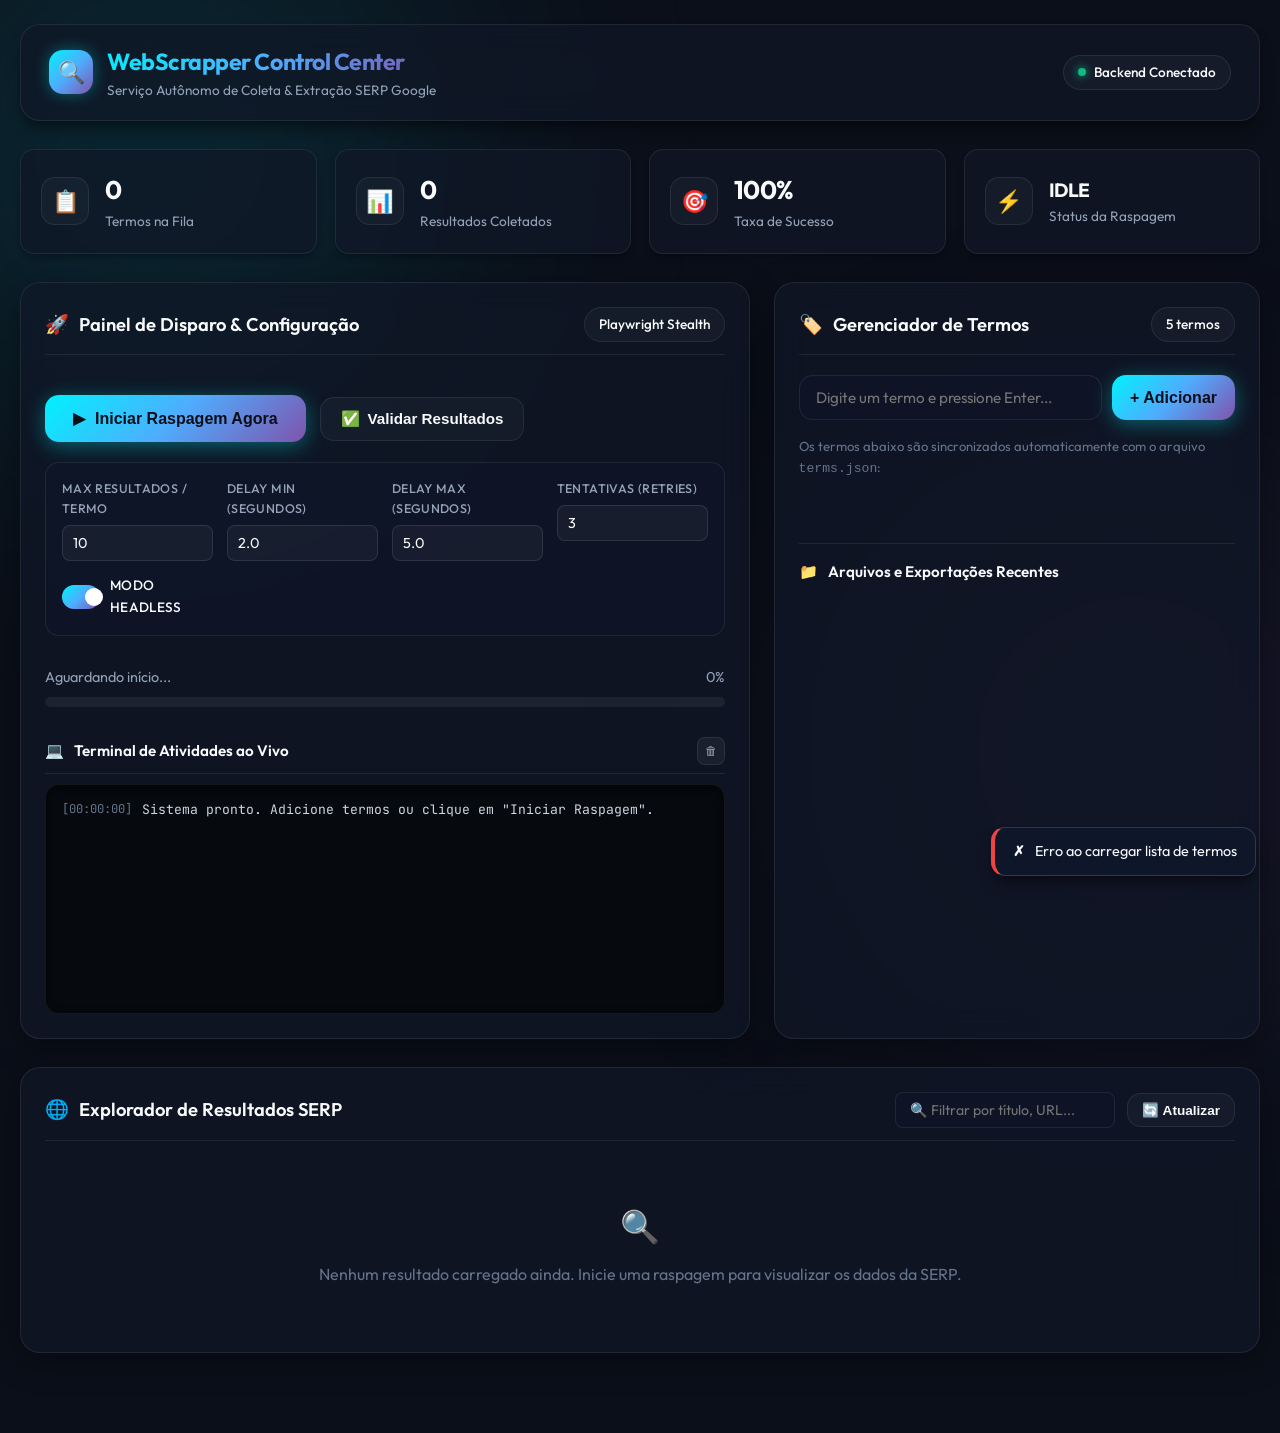
==== src/static/index.html @ 167a4fdd "feat(web): add modern glassmorphic web dashboard with FastAPI server and full backend activation" ====
<!DOCTYPE html>
<html lang="pt-BR">
<head>
  <meta charset="UTF-8">
  <meta name="viewport" content="width=device-width, initial-scale=1.0">
  <title>WebScrapper — Painel de Controle e Automação de Busca Google</title>
  <meta name="description" content="Interface web moderna para scraping automatizado de resultados orgânicos do Google com Playwright stealth, validação em tempo real e exportação de dados.">
  
  <!-- Google Fonts: Outfit & JetBrains Mono -->
  <link rel="preconnect" href="https://fonts.googleapis.com">
  <link rel="preconnect" href="https://fonts.gstatic.com" crossorigin>
  <link href="https://fonts.googleapis.com/css2?family=JetBrains+Mono:wght@400;500;600&family=Outfit:wght@300;400;500;600;700&display=swap" rel="stylesheet">
  
  <!-- CSS Stylesheet -->
  <link rel="stylesheet" href="css/style.css">
</head>
<body>

  <div class="app-container">
    
    <!-- Top Header -->
    <header class="app-header">
      <div class="brand">
        <div class="brand-icon">🔍</div>
        <div class="brand-info">
          <h1>WebScrapper Control Center</h1>
          <p>Serviço Autônomo de Coleta & Extração SERP Google</p>
        </div>
      </div>
      
      <div class="header-status">
        <div class="status-badge" id="system-status-badge">
          <span class="status-dot" id="system-status-dot"></span>
          <span id="system-status-text">Backend Conectado</span>
        </div>
      </div>
    </header>

    <!-- Metrics Stats Row -->
    <section class="stats-grid" aria-label="Métricas Principais">
      <div class="stat-card" id="stat-card-terms">
        <div class="stat-icon-wrapper" style="color: var(--primary);">📋</div>
        <div>
          <div class="stat-value" id="stat-total-terms">0</div>
          <div class="stat-label">Termos na Fila</div>
        </div>
      </div>

      <div class="stat-card" id="stat-card-results">
        <div class="stat-icon-wrapper" style="color: var(--secondary);">📊</div>
        <div>
          <div class="stat-value" id="stat-total-results">0</div>
          <div class="stat-label">Resultados Coletados</div>
        </div>
      </div>

      <div class="stat-card" id="stat-card-rate">
        <div class="stat-icon-wrapper" style="color: var(--success);">🎯</div>
        <div>
          <div class="stat-value" id="stat-success-rate">100%</div>
          <div class="stat-label">Taxa de Sucesso</div>
        </div>
      </div>

      <div class="stat-card" id="stat-card-state">
        <div class="stat-icon-wrapper" style="color: var(--accent-violet);">⚡</div>
        <div>
          <div class="stat-value" id="stat-current-state" style="font-size: 1.2rem; text-transform: uppercase;">IDLE</div>
          <div class="stat-label">Status da Raspagem</div>
        </div>
      </div>
    </section>

    <!-- Main Dashboard Grid -->
    <main class="dashboard-grid">
      
      <!-- Left Column: Control Center & Activity -->
      <section class="glass-card control-hero" id="section-control-center">
        <div class="card-header">
          <h2 class="card-title">
            <span class="card-title-icon">🚀</span>
            <span>Painel de Disparo & Configuração</span>
          </h2>
          <span class="status-badge" id="badge-engine-type">Playwright Stealth</span>
        </div>

        <div class="control-actions">
          <button id="btn-start-scrape" class="btn-primary">
            <span>▶</span>
            <span>Iniciar Raspagem Agora</span>
          </button>

          <button id="btn-stop-scrape" class="btn-danger" style="display: none;">
            <span>⏹</span>
            <span>Parar Coleta</span>
          </button>

          <button id="btn-validate-now" class="btn-secondary">
            <span>✅</span>
            <span>Validar Resultados</span>
          </button>
        </div>

        <!-- Quick Settings Grid -->
        <div class="config-grid">
          <div class="config-item">
            <label for="cfg-max-results">Max Resultados / Termo</label>
            <input type="number" id="cfg-max-results" min="1" max="10" value="10">
          </div>

          <div class="config-item">
            <label for="cfg-delay-min">Delay Min (segundos)</label>
            <input type="number" id="cfg-delay-min" min="0" step="0.5" value="2.0">
          </div>

          <div class="config-item">
            <label for="cfg-delay-max">Delay Max (segundos)</label>
            <input type="number" id="cfg-delay-max" min="0" step="0.5" value="5.0">
          </div>

          <div class="config-item">
            <label for="cfg-max-retries">Tentativas (Retries)</label>
            <input type="number" id="cfg-max-retries" min="1" max="5" value="3">
          </div>

          <div class="config-item" style="justify-content: flex-end;">
            <label class="toggle-wrapper" for="cfg-headless">
              <span class="switch">
                <input type="checkbox" id="cfg-headless" checked>
                <span class="slider"></span>
              </span>
              <span style="font-size: 0.85rem; color: var(--text-main); font-weight: 500;">Modo Headless</span>
            </label>
          </div>
        </div>

        <!-- Real-time Progress Section -->
        <div class="progress-box" id="progress-container">
          <div class="progress-header">
            <span id="progress-label">Aguardando início...</span>
            <span id="progress-percentage-text">0%</span>
          </div>
          <div class="progress-bar-bg">
            <div class="progress-bar-fill" id="progress-bar-fill"></div>
          </div>
        </div>

        <!-- Live Activity Terminal -->
        <div style="margin-top: 10px;">
          <div class="card-header" style="padding-bottom: 8px; margin-bottom: 10px;">
            <h3 class="card-title" style="font-size: 0.95rem;">
              <span>💻</span>
              <span>Terminal de Atividades ao Vivo</span>
            </h3>
            <button id="btn-clear-logs" class="btn-icon" title="Limpar logs" style="width: 28px; height: 28px; font-size: 12px;">🗑</button>
          </div>
          <div class="terminal-box" id="activity-terminal" role="log" aria-live="polite">
            <div class="log-entry">
              <span class="log-time">[00:00:00]</span>
              <span class="log-msg-info">Sistema pronto. Adicione termos ou clique em "Iniciar Raspagem".</span>
            </div>
          </div>
        </div>
      </section>

      <!-- Right Column: Term Manager -->
      <section class="glass-card" id="section-terms-manager">
        <div class="card-header">
          <h2 class="card-title">
            <span class="card-title-icon">🏷️</span>
            <span>Gerenciador de Termos</span>
          </h2>
          <span class="status-badge" id="terms-counter-badge">5 termos</span>
        </div>

        <div class="terms-container">
          <form id="form-add-term" class="terms-input-group" onsubmit="return false;">
            <input 
              type="text" 
              id="input-new-term" 
              class="term-input" 
              placeholder="Digite um termo e pressione Enter..."
              autocomplete="off"
            >
            <button type="submit" id="btn-add-term" class="btn-primary" style="padding: 12px 18px;">
              <span>+ Adicionar</span>
            </button>
          </form>

          <p style="font-size: 0.82rem; color: var(--text-dim);">
            Os termos abaixo são sincronizados automaticamente com o arquivo <code>terms.json</code>:
          </p>

          <div class="terms-chips-area" id="terms-chips-area">
            <!-- Dynamic Chips Injected by JS -->
          </div>

          <!-- History & Available Downloads -->
          <div style="margin-top: 20px; border-top: 1px solid var(--border-subtle); padding-top: 16px;">
            <h3 class="card-title" style="font-size: 0.95rem; margin-bottom: 12px;">
              <span>📁</span>
              <span>Arquivos e Exportações Recentes</span>
            </h3>
            <div id="results-file-list" style="display: flex; flex-direction: column; gap: 8px; max-height: 150px; overflow-y: auto;">
              <!-- Dynamic file downloads list -->
            </div>
          </div>
        </div>
      </section>

    </main>

    <!-- SERP Results Explorer Section -->
    <section class="glass-card" id="section-results-explorer" style="margin-top: 28px;">
      <div class="card-header">
        <h2 class="card-title">
          <span class="card-title-icon">🌐</span>
          <span>Explorador de Resultados SERP</span>
        </h2>
        
        <div class="results-header-actions">
          <input 
            type="search" 
            id="input-filter-results" 
            class="filter-input" 
            placeholder="🔍 Filtrar por título, URL..."
          >
          <button id="btn-refresh-results" class="btn-secondary" style="padding: 8px 14px; font-size: 0.85rem;">
            <span>🔄 Atualizar</span>
          </button>
        </div>
      </div>

      <div id="results-view-container">
        <div class="results-list" id="results-cards-list">
          <div style="text-align: center; padding: 40px; color: var(--text-dim);">
            <div style="font-size: 32px; margin-bottom: 10px;">🔍</div>
            <p>Nenhum resultado carregado ainda. Inicie uma raspagem para visualizar os dados da SERP.</p>
          </div>
        </div>
      </div>
    </section>

    <!-- Data Quality & Validation Details Panel -->
    <section class="glass-card validation-card" id="section-validation-panel" style="display: none; margin-top: 28px;">
      <div class="card-header">
        <h2 class="card-title">
          <span class="card-title-icon">🛡️</span>
          <span>Relatório de Validação & Integridade de Dados</span>
        </h2>
        <span id="validation-health-badge" class="status-badge">Validado</span>
      </div>
      <div id="validation-details-content">
        <!-- Injected by JS -->
      </div>
    </section>

  </div>

  <!-- Toast Notification System -->
  <div id="toast-container" aria-live="assertive"></div>

  <!-- Application Logic -->
  <script src="js/app.js"></script>
</body>
</html>
---- src/static/css/style.css ----
/* ==========================================================================
   WebScrapper — Modern Glassmorphic Dark Design System
   ========================================================================== */

:root {
  /* Color Palette - HSL Tailored */
  --bg-primary: #0b0f19;
  --bg-secondary: #111827;
  --bg-card: rgba(17, 24, 39, 0.7);
  --bg-card-hover: rgba(31, 41, 55, 0.8);
  --bg-input: rgba(15, 23, 42, 0.6);
  --bg-glass: rgba(255, 255, 255, 0.03);
  
  /* Brand Accents */
  --primary: #00f2fe;
  --primary-glow: rgba(0, 242, 254, 0.35);
  --secondary: #4facfe;
  --accent-purple: #8a2be2;
  --accent-violet: #7f53ac;
  --accent-gradient: linear-gradient(135deg, #00f2fe 0%, #4facfe 50%, #7f53ac 100%);
  --accent-gradient-hover: linear-gradient(135deg, #38f9d7 0%, #43e97b 100%);
  
  /* Status Colors */
  --success: #10b981;
  --success-glow: rgba(16, 185, 129, 0.25);
  --warning: #f59e0b;
  --warning-glow: rgba(245, 158, 11, 0.25);
  --error: #ef4444;
  --error-glow: rgba(239, 68, 68, 0.25);
  --info: #3b82f6;

  /* Typography Colors */
  --text-main: #f8fafc;
  --text-muted: #94a3b8;
  --text-dim: #64748b;
  
  /* Borders & Shadows */
  --border-subtle: rgba(255, 255, 255, 0.08);
  --border-focus: rgba(0, 242, 254, 0.5);
  --glass-border: 1px solid rgba(255, 255, 255, 0.08);
  --shadow-sm: 0 4px 6px -1px rgba(0, 0, 0, 0.3);
  --shadow-md: 0 10px 15px -3px rgba(0, 0, 0, 0.4), 0 4px 6px -2px rgba(0, 0, 0, 0.2);
  --shadow-glow: 0 0 25px var(--primary-glow);
  --shadow-card: 0 8px 32px 0 rgba(0, 0, 0, 0.37);

  /* Layout & Sizing */
  --radius-sm: 8px;
  --radius-md: 14px;
  --radius-lg: 20px;
  --radius-full: 9999px;
  --transition-fast: 0.2s cubic-bezier(0.4, 0, 0.2, 1);
  --transition-normal: 0.3s cubic-bezier(0.4, 0, 0.2, 1);
}

/* Reset & Base Setup */
*, *::before, *::after {
  box-sizing: border-box;
  margin: 0;
  padding: 0;
}

html {
  scroll-behavior: smooth;
  color-scheme: dark;
}

body {
  font-family: 'Outfit', -apple-system, BlinkMacSystemFont, "Segoe UI", Roboto, sans-serif;
  background-color: var(--bg-primary);
  color: var(--text-main);
  min-height: 100vh;
  line-height: 1.6;
  overflow-x: hidden;
  position: relative;
}

/* Background Ambient Glow */
body::before, body::after {
  content: '';
  position: fixed;
  width: 600px;
  height: 600px;
  border-radius: 50%;
  pointer-events: none;
  z-index: -1;
  filter: blur(140px);
  opacity: 0.2;
}

body::before {
  top: -150px;
  left: -150px;
  background: radial-gradient(circle, var(--primary), transparent);
}

body::after {
  bottom: -150px;
  right: -150px;
  background: radial-gradient(circle, var(--accent-violet), transparent);
}

/* Container */
.app-container {
  max-width: 1380px;
  margin: 0 auto;
  padding: 24px 20px 80px 20px;
}

/* Header & Navigation */
.app-header {
  display: flex;
  justify-content: space-between;
  align-items: center;
  padding: 18px 28px;
  margin-bottom: 28px;
  background: var(--bg-card);
  backdrop-filter: blur(16px);
  -webkit-backdrop-filter: blur(16px);
  border: var(--glass-border);
  border-radius: var(--radius-lg);
  box-shadow: var(--shadow-md);
}

.brand {
  display: flex;
  align-items: center;
  gap: 14px;
}

.brand-icon {
  width: 44px;
  height: 44px;
  border-radius: var(--radius-md);
  background: var(--accent-gradient);
  display: flex;
  align-items: center;
  justify-content: center;
  font-size: 22px;
  box-shadow: 0 0 15px var(--primary-glow);
}

.brand-info h1 {
  font-size: 1.45rem;
  font-weight: 700;
  letter-spacing: -0.02em;
  background: var(--accent-gradient);
  -webkit-background-clip: text;
  -webkit-text-fill-color: transparent;
}

.brand-info p {
  font-size: 0.85rem;
  color: var(--text-muted);
}

.header-status {
  display: flex;
  align-items: center;
  gap: 16px;
}

.status-badge {
  display: inline-flex;
  align-items: center;
  gap: 8px;
  padding: 6px 14px;
  background: var(--bg-glass);
  border: var(--glass-border);
  border-radius: var(--radius-full);
  font-size: 0.85rem;
  font-weight: 500;
}

.status-dot {
  width: 8px;
  height: 8px;
  border-radius: 50%;
  background: var(--success);
  box-shadow: 0 0 8px var(--success);
}

.status-dot.running {
  background: var(--primary);
  box-shadow: 0 0 10px var(--primary);
  animation: pulseDot 1.4s infinite;
}

@keyframes pulseDot {
  0%, 100% { opacity: 1; transform: scale(1); }
  50% { opacity: 0.4; transform: scale(1.3); }
}

/* Grid Layout */
.dashboard-grid {
  display: grid;
  grid-template-columns: 1.2fr 0.8fr;
  gap: 24px;
  margin-bottom: 28px;
}

@media (max-width: 1024px) {
  .dashboard-grid {
    grid-template-columns: 1fr;
  }
}

/* Card Base */
.glass-card {
  background: var(--bg-card);
  backdrop-filter: blur(16px);
  -webkit-backdrop-filter: blur(16px);
  border: var(--glass-border);
  border-radius: var(--radius-lg);
  padding: 24px;
  box-shadow: var(--shadow-card);
  transition: transform var(--transition-fast), border-color var(--transition-fast);
}

.glass-card:hover {
  border-color: rgba(255, 255, 255, 0.14);
}

.card-header {
  display: flex;
  justify-content: space-between;
  align-items: center;
  margin-bottom: 20px;
  padding-bottom: 12px;
  border-bottom: 1px solid var(--border-subtle);
}

.card-title {
  display: flex;
  align-items: center;
  gap: 10px;
  font-size: 1.15rem;
  font-weight: 600;
  color: var(--text-main);
}

.card-title-icon {
  font-size: 1.2rem;
}

/* Hero Control Center */
.control-hero {
  display: flex;
  flex-direction: column;
  gap: 20px;
}

.control-actions {
  display: flex;
  gap: 14px;
  align-items: center;
  flex-wrap: wrap;
}

.btn-primary {
  display: inline-flex;
  align-items: center;
  justify-content: center;
  gap: 10px;
  padding: 14px 28px;
  background: var(--accent-gradient);
  color: #0b0f19;
  font-weight: 700;
  font-size: 1rem;
  border: none;
  border-radius: var(--radius-md);
  cursor: pointer;
  box-shadow: 0 4px 20px var(--primary-glow);
  transition: all var(--transition-fast);
}

.btn-primary:hover {
  transform: translateY(-2px);
  box-shadow: 0 6px 25px rgba(0, 242, 254, 0.5);
}

.btn-primary:active {
  transform: translateY(0);
}

.btn-primary:disabled {
  opacity: 0.6;
  cursor: not-allowed;
  transform: none;
  box-shadow: none;
}

.btn-secondary {
  display: inline-flex;
  align-items: center;
  gap: 8px;
  padding: 12px 20px;
  background: var(--bg-glass);
  color: var(--text-main);
  border: var(--glass-border);
  border-radius: var(--radius-md);
  font-size: 0.95rem;
  font-weight: 600;
  cursor: pointer;
  transition: all var(--transition-fast);
}

.btn-secondary:hover {
  background: rgba(255, 255, 255, 0.08);
  border-color: rgba(255, 255, 255, 0.2);
}

.btn-danger {
  display: inline-flex;
  align-items: center;
  gap: 8px;
  padding: 12px 20px;
  background: rgba(239, 68, 68, 0.15);
  color: #fca5a5;
  border: 1px solid rgba(239, 68, 68, 0.3);
  border-radius: var(--radius-md);
  font-size: 0.95rem;
  font-weight: 600;
  cursor: pointer;
  transition: all var(--transition-fast);
}

.btn-danger:hover {
  background: rgba(239, 68, 68, 0.25);
  border-color: var(--error);
}

/* Config Collapse / Quick Settings */
.config-grid {
  display: grid;
  grid-template-columns: repeat(auto-fit, minmax(130px, 1fr));
  gap: 14px;
  padding: 16px;
  background: var(--bg-input);
  border: var(--glass-border);
  border-radius: var(--radius-md);
}

.config-item {
  display: flex;
  flex-direction: column;
  gap: 6px;
}

.config-item label {
  font-size: 0.78rem;
  color: var(--text-muted);
  font-weight: 500;
  text-transform: uppercase;
  letter-spacing: 0.03em;
}

.config-item input, .config-item select {
  background: rgba(255, 255, 255, 0.04);
  border: 1px solid rgba(255, 255, 255, 0.1);
  border-radius: var(--radius-sm);
  padding: 8px 10px;
  color: var(--text-main);
  font-size: 0.9rem;
  outline: none;
  font-family: inherit;
  transition: border-color var(--transition-fast);
}

.config-item input:focus, .config-item select:focus {
  border-color: var(--primary);
  box-shadow: 0 0 0 2px var(--primary-glow);
}

/* Toggle Switch */
.toggle-wrapper {
  display: flex;
  align-items: center;
  gap: 10px;
  cursor: pointer;
}

.switch {
  position: relative;
  display: inline-block;
  width: 44px;
  height: 24px;
}

.switch input {
  opacity: 0;
  width: 0;
  height: 0;
}

.slider {
  position: absolute;
  cursor: pointer;
  top: 0; left: 0; right: 0; bottom: 0;
  background-color: rgba(255, 255, 255, 0.12);
  border-radius: var(--radius-full);
  transition: 0.3s;
}

.slider:before {
  position: absolute;
  content: "";
  height: 18px;
  width: 18px;
  left: 3px;
  bottom: 3px;
  background-color: white;
  border-radius: 50%;
  transition: 0.3s;
}

input:checked + .slider {
  background: var(--accent-gradient);
}

input:checked + .slider:before {
  transform: translateX(20px);
}

/* Progress Tracker */
.progress-box {
  margin-top: 10px;
  display: flex;
  flex-direction: column;
  gap: 8px;
}

.progress-header {
  display: flex;
  justify-content: space-between;
  font-size: 0.9rem;
  color: var(--text-muted);
}

.progress-bar-bg {
  width: 100%;
  height: 10px;
  background: rgba(255, 255, 255, 0.06);
  border-radius: var(--radius-full);
  overflow: hidden;
  position: relative;
}

.progress-bar-fill {
  height: 100%;
  width: 0%;
  background: var(--accent-gradient);
  border-radius: var(--radius-full);
  transition: width 0.4s ease;
  box-shadow: 0 0 12px var(--primary-glow);
}

/* Term Manager Card */
.terms-container {
  display: flex;
  flex-direction: column;
  gap: 16px;
}

.terms-input-group {
  display: flex;
  gap: 10px;
}

.term-input {
  flex: 1;
  background: var(--bg-input);
  border: 1px solid var(--border-subtle);
  border-radius: var(--radius-md);
  padding: 12px 16px;
  color: var(--text-main);
  font-size: 0.95rem;
  outline: none;
  font-family: inherit;
  transition: all var(--transition-fast);
}

.term-input:focus {
  border-color: var(--primary);
  box-shadow: 0 0 0 3px var(--primary-glow);
}

.terms-chips-area {
  display: flex;
  flex-wrap: wrap;
  gap: 10px;
  max-height: 220px;
  overflow-y: auto;
  padding: 6px 2px;
}

.term-chip {
  display: inline-flex;
  align-items: center;
  gap: 8px;
  padding: 8px 14px;
  background: rgba(255, 255, 255, 0.05);
  border: 1px solid rgba(255, 255, 255, 0.08);
  border-radius: var(--radius-full);
  font-size: 0.88rem;
  font-weight: 500;
  color: var(--text-main);
  transition: all var(--transition-fast);
}

.term-chip:hover {
  background: rgba(255, 255, 255, 0.09);
  border-color: var(--primary);
  transform: translateY(-1px);
}

.term-chip-delete {
  background: none;
  border: none;
  color: var(--text-dim);
  cursor: pointer;
  font-size: 14px;
  display: flex;
  align-items: center;
  justify-content: center;
  transition: color var(--transition-fast);
}

.term-chip-delete:hover {
  color: var(--error);
}

/* Activity Terminal */
.terminal-box {
  background: #06090e;
  border: 1px solid rgba(255, 255, 255, 0.06);
  border-radius: var(--radius-md);
  padding: 16px;
  height: 230px;
  overflow-y: auto;
  font-family: 'JetBrains Mono', monospace;
  font-size: 0.82rem;
  display: flex;
  flex-direction: column;
  gap: 6px;
  box-shadow: inset 0 2px 8px rgba(0, 0, 0, 0.6);
}

.terminal-box::-webkit-scrollbar, .terms-chips-area::-webkit-scrollbar {
  width: 6px;
}
.terminal-box::-webkit-scrollbar-thumb, .terms-chips-area::-webkit-scrollbar-thumb {
  background: rgba(255, 255, 255, 0.15);
  border-radius: 4px;
}

.log-entry {
  display: flex;
  gap: 10px;
  align-items: flex-start;
  line-height: 1.4;
  word-break: break-all;
}

.log-time {
  color: var(--text-dim);
  font-size: 0.76rem;
  user-select: none;
}

.log-msg-info { color: #cbd5e1; }
.log-msg-success { color: var(--success); font-weight: 600; }
.log-msg-warning { color: var(--warning); }
.log-msg-error { color: var(--error); font-weight: 600; }
.log-msg-debug { color: #64748b; }

/* Metrics Stats Row */
.stats-grid {
  display: grid;
  grid-template-columns: repeat(auto-fit, minmax(200px, 1fr));
  gap: 18px;
  margin-bottom: 28px;
}

.stat-card {
  background: var(--bg-card);
  border: var(--glass-border);
  border-radius: var(--radius-md);
  padding: 20px;
  display: flex;
  align-items: center;
  gap: 16px;
  box-shadow: var(--shadow-sm);
  transition: transform var(--transition-fast);
}

.stat-card:hover {
  transform: translateY(-2px);
}

.stat-icon-wrapper {
  width: 48px;
  height: 48px;
  border-radius: var(--radius-md);
  background: var(--bg-glass);
  border: var(--glass-border);
  display: flex;
  align-items: center;
  justify-content: center;
  font-size: 22px;
}

.stat-value {
  font-size: 1.6rem;
  font-weight: 700;
  color: var(--text-main);
  letter-spacing: -0.02em;
}

.stat-label {
  font-size: 0.85rem;
  color: var(--text-muted);
}

/* Results Explorer Section */
.results-header-actions {
  display: flex;
  gap: 12px;
  align-items: center;
  flex-wrap: wrap;
}

.filter-input {
  background: var(--bg-input);
  border: 1px solid var(--border-subtle);
  border-radius: var(--radius-sm);
  padding: 8px 14px;
  color: var(--text-main);
  font-size: 0.88rem;
  outline: none;
  font-family: inherit;
  width: 220px;
}

.filter-input:focus {
  border-color: var(--primary);
}

.results-list {
  display: grid;
  grid-template-columns: 1fr;
  gap: 14px;
  margin-top: 16px;
}

.serp-card {
  background: var(--bg-input);
  border: 1px solid rgba(255, 255, 255, 0.06);
  border-radius: var(--radius-md);
  padding: 18px 20px;
  display: flex;
  gap: 18px;
  align-items: flex-start;
  transition: all var(--transition-fast);
}

.serp-card:hover {
  border-color: rgba(0, 242, 254, 0.3);
  background: rgba(30, 41, 59, 0.7);
  transform: translateX(3px);
}

.rank-badge {
  flex-shrink: 0;
  width: 38px;
  height: 38px;
  border-radius: 50%;
  background: rgba(255, 255, 255, 0.05);
  border: 1px solid rgba(255, 255, 255, 0.1);
  display: flex;
  align-items: center;
  justify-content: center;
  font-weight: 700;
  font-size: 0.95rem;
  color: var(--primary);
}

.rank-1 { background: rgba(234, 179, 8, 0.15); color: #facc15; border-color: #facc15; }
.rank-2 { background: rgba(148, 163, 184, 0.15); color: #cbd5e1; border-color: #cbd5e1; }
.rank-3 { background: rgba(217, 119, 6, 0.15); color: #fb923c; border-color: #fb923c; }

.serp-content {
  flex: 1;
  display: flex;
  flex-direction: column;
  gap: 6px;
}

.serp-meta {
  display: flex;
  align-items: center;
  gap: 10px;
  font-size: 0.8rem;
  color: var(--text-dim);
}

.serp-term-tag {
  background: rgba(0, 242, 254, 0.1);
  color: var(--primary);
  padding: 2px 8px;
  border-radius: var(--radius-sm);
  font-size: 0.75rem;
  font-weight: 600;
}

.serp-title {
  font-size: 1.05rem;
  font-weight: 600;
  color: #38bdf8;
  text-decoration: none;
  display: inline-flex;
  align-items: center;
  gap: 6px;
  transition: color var(--transition-fast);
}

.serp-title:hover {
  color: var(--primary);
  text-decoration: underline;
}

.serp-url {
  font-size: 0.82rem;
  color: var(--success);
  word-break: break-all;
  font-family: 'JetBrains Mono', monospace;
}

.serp-snippet {
  font-size: 0.9rem;
  color: var(--text-muted);
  line-height: 1.5;
}

.serp-actions {
  display: flex;
  gap: 8px;
  align-self: center;
}

.btn-icon {
  background: rgba(255, 255, 255, 0.05);
  border: 1px solid rgba(255, 255, 255, 0.08);
  border-radius: var(--radius-sm);
  width: 34px;
  height: 34px;
  display: flex;
  align-items: center;
  justify-content: center;
  color: var(--text-muted);
  cursor: pointer;
  transition: all var(--transition-fast);
}

.btn-icon:hover {
  color: var(--text-main);
  background: rgba(255, 255, 255, 0.12);
}

/* Validation Modal / Section */
.validation-card {
  margin-top: 24px;
  padding: 18px 20px;
  background: var(--bg-input);
  border-radius: var(--radius-md);
  border: 1px solid var(--border-subtle);
}

/* Toast Notifications */
#toast-container {
  position: fixed;
  bottom: 24px;
  right: 24px;
  display: flex;
  flex-direction: column;
  gap: 10px;
  z-index: 1000;
}

.toast {
  padding: 12px 18px;
  background: rgba(15, 23, 42, 0.95);
  border: 1px solid rgba(255, 255, 255, 0.15);
  backdrop-filter: blur(12px);
  border-radius: var(--radius-md);
  color: var(--text-main);
  font-size: 0.9rem;
  box-shadow: var(--shadow-md);
  display: flex;
  align-items: center;
  gap: 10px;
  animation: slideInRight 0.3s ease;
}

@keyframes slideInRight {
  from { transform: translateX(100%); opacity: 0; }
  to { transform: translateX(0); opacity: 1; }
}

.toast-success { border-left: 4px solid var(--success); }
.toast-error { border-left: 4px solid var(--error); }
.toast-info { border-left: 4px solid var(--info); }
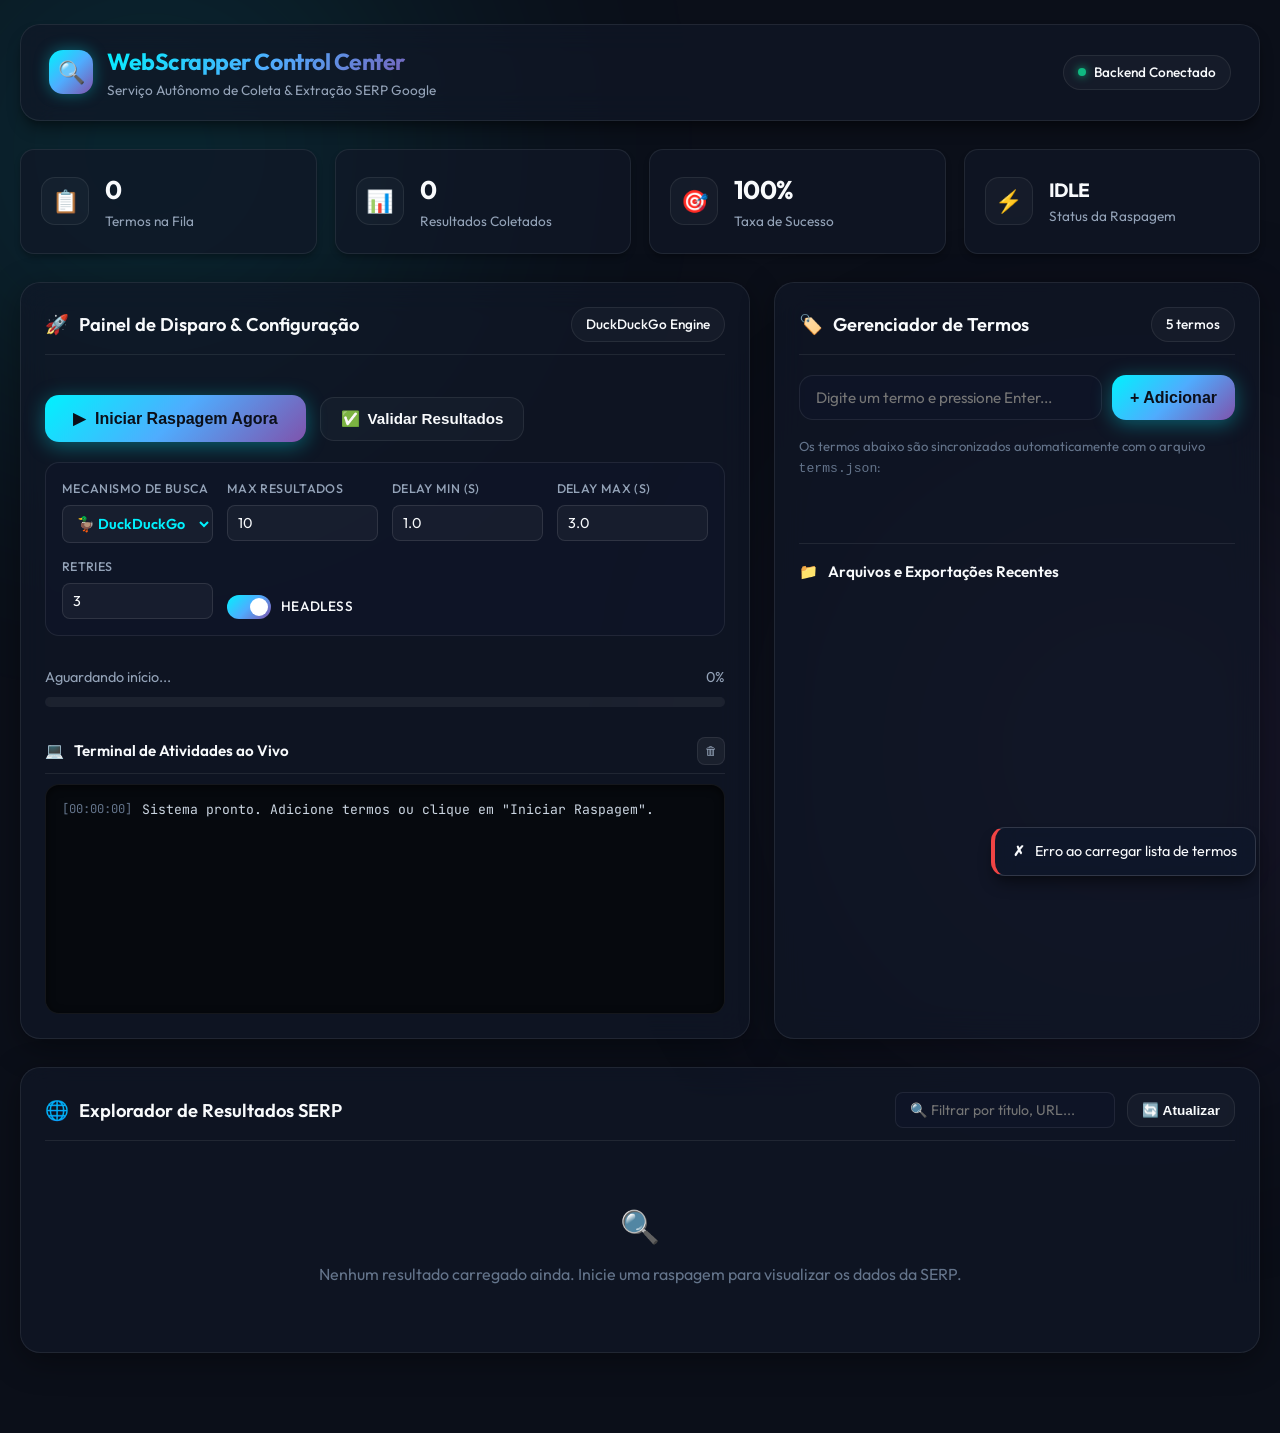
==== commit c22aaca6: "feat(provider): add DuckDuckGo search provider for fast, captcha-free web scraping with multi-engine" ====
--- a/src/static/index.html
+++ b/src/static/index.html
@@ -104,22 +104,30 @@
         <!-- Quick Settings Grid -->
         <div class="config-grid">
           <div class="config-item">
-            <label for="cfg-max-results">Max Resultados / Termo</label>
+            <label for="cfg-engine">Mecanismo de Busca</label>
+            <select id="cfg-engine" style="font-weight: 600; color: var(--primary);">
+              <option value="duckduckgo" selected>🦆 DuckDuckGo (Sem CAPTCHA)</option>
+              <option value="google">🔍 Google (Playwright Stealth)</option>
+            </select>
+          </div>
+
+          <div class="config-item">
+            <label for="cfg-max-results">Max Resultados</label>
             <input type="number" id="cfg-max-results" min="1" max="10" value="10">
           </div>
 
           <div class="config-item">
-            <label for="cfg-delay-min">Delay Min (segundos)</label>
-            <input type="number" id="cfg-delay-min" min="0" step="0.5" value="2.0">
-          </div>
-
-          <div class="config-item">
-            <label for="cfg-delay-max">Delay Max (segundos)</label>
-            <input type="number" id="cfg-delay-max" min="0" step="0.5" value="5.0">
-          </div>
-
-          <div class="config-item">
-            <label for="cfg-max-retries">Tentativas (Retries)</label>
+            <label for="cfg-delay-min">Delay Min (s)</label>
+            <input type="number" id="cfg-delay-min" min="0" step="0.5" value="1.0">
+          </div>
+
+          <div class="config-item">
+            <label for="cfg-delay-max">Delay Max (s)</label>
+            <input type="number" id="cfg-delay-max" min="0" step="0.5" value="3.0">
+          </div>
+
+          <div class="config-item">
+            <label for="cfg-max-retries">Retries</label>
             <input type="number" id="cfg-max-retries" min="1" max="5" value="3">
           </div>
 
@@ -129,7 +137,7 @@
                 <input type="checkbox" id="cfg-headless" checked>
                 <span class="slider"></span>
               </span>
-              <span style="font-size: 0.85rem; color: var(--text-main); font-weight: 500;">Modo Headless</span>
+              <span style="font-size: 0.85rem; color: var(--text-main); font-weight: 500;">Headless</span>
             </label>
           </div>
         </div>
